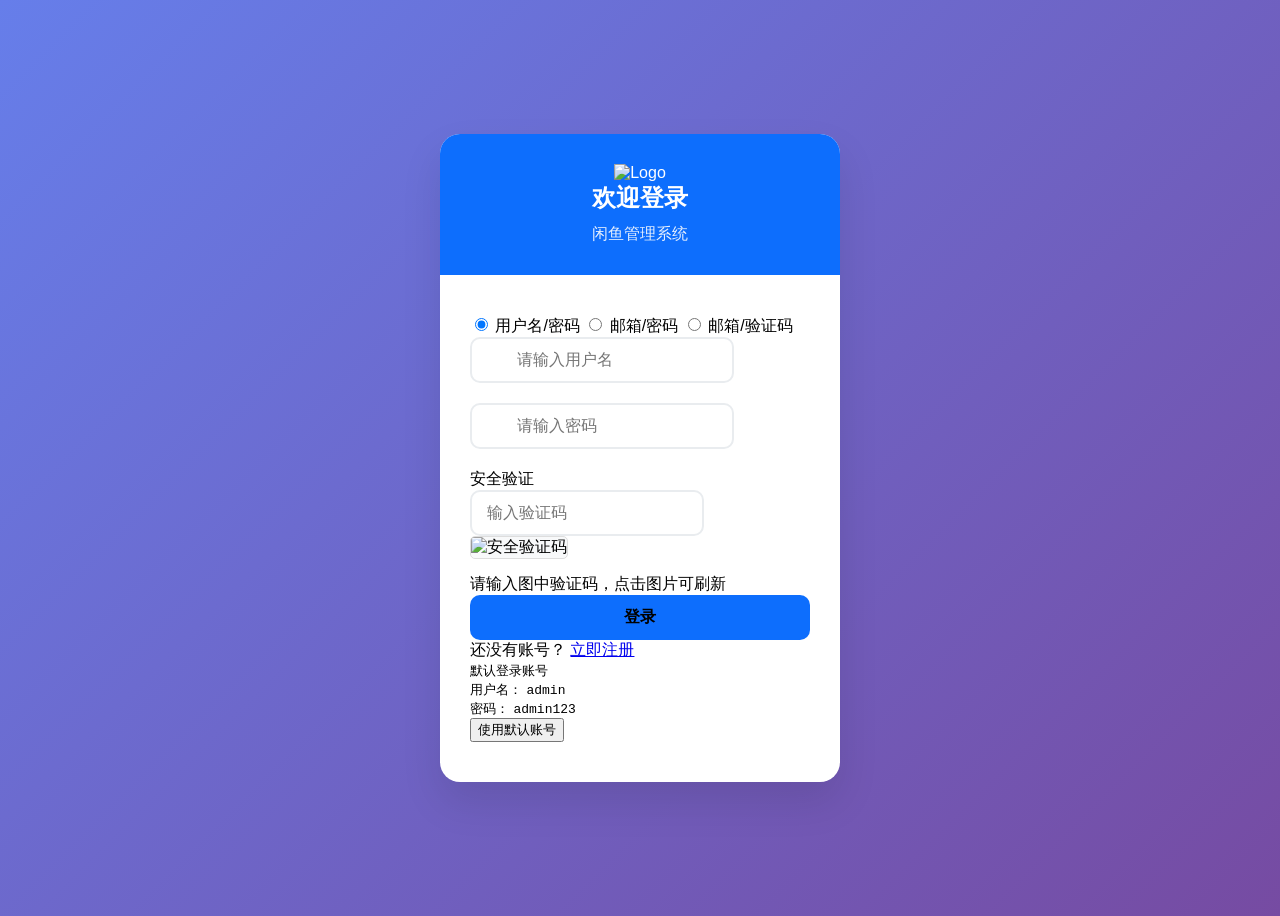
==== static/login.html @ 5cd126d2 "fix: 修复通知渠道与风控日志问题并统一闲鱼管理系统文案" ====
<!DOCTYPE html>
<html lang="zh-CN">
<head>
  <meta charset="UTF-8">
  <meta name="viewport" content="width=device-width, initial-scale=1.0">
  <title>登录 - 闲鱼管理系统</title>
  <link rel="icon" type="image/png" href="/static/favicon.png">
  <link rel="stylesheet" href="/static/lib/bootstrap/bootstrap.min.css">
  <link rel="stylesheet" href="/static/lib/bootstrap-icons/bootstrap-icons.css">
  <style>
    :root {
      --primary-color: #0d6efd;
      --secondary-color: #6c757d;
      --success-color: #198754;
      --danger-color: #dc3545;
    }
    
    body {
      font-family: 'Segoe UI', Tahoma, Geneva, Verdana, sans-serif;
      background: linear-gradient(135deg, #667eea 0%, #764ba2 100%);
      min-height: 100vh;
      display: flex;
      align-items: center;
      justify-content: center;
    }
    
    .login-container {
      background: white;
      border-radius: 20px;
      box-shadow: 0 20px 40px rgba(0,0,0,0.1);
      overflow: hidden;
      width: 100%;
      max-width: 400px;
    }
    
    .login-header {
      background: var(--primary-color);
      color: white;
      padding: 30px;
      text-align: center;
    }
    
    .login-header h2 {
      margin: 0;
      font-weight: 600;
    }
    
    .login-header p {
      margin: 10px 0 0 0;
      opacity: 0.9;
    }
    
    .login-body {
      padding: 40px 30px;
    }
    
    .form-control {
      border-radius: 10px;
      border: 2px solid #e9ecef;
      padding: 12px 15px;
      font-size: 16px;
      transition: all 0.3s ease;
    }
    
    .form-control:focus {
      border-color: var(--primary-color);
      box-shadow: 0 0 0 0.25rem rgba(13, 110, 253, 0.25);
    }
    
    .btn-login {
      background: var(--primary-color);
      border: none;
      border-radius: 10px;
      padding: 12px;
      font-size: 16px;
      font-weight: 600;
      width: 100%;
      transition: all 0.3s ease;
    }
    
    .btn-login:hover {
      background: #0b5ed7;
      transform: translateY(-2px);
    }
    
    .input-group {
      position: relative;
      margin-bottom: 20px;
    }
    
    .input-group i {
      position: absolute;
      left: 15px;
      top: 50%;
      transform: translateY(-50%);
      color: var(--secondary-color);
      z-index: 10;
    }
    
    .input-group .form-control {
      padding-left: 45px;
    }
    
    .alert {
      border-radius: 10px;
      border: none;
    }
    
    .loading {
      display: none;
    }
    
    .loading.show {
      display: inline-block;
    }
  </style>
</head>
<body>
  <div class="login-container">
    <div class="login-header">
      <img src="/static/favicon.png" alt="Logo" height="64" class="mb-3">
      <h2>欢迎登录</h2>
      <p>闲鱼管理系统</p>
    </div>
    
    <div class="login-body">
      <!-- 登录方式选择 -->
      <div class="login-tabs mb-4">
        <div class="btn-group w-100" role="group">
          <input type="radio" class="btn-check" name="loginType" id="usernameLogin" value="username" checked>
          <label class="btn btn-outline-primary" for="usernameLogin">用户名/密码</label>

          <input type="radio" class="btn-check" name="loginType" id="emailPasswordLogin" value="email-password">
          <label class="btn btn-outline-primary" for="emailPasswordLogin">邮箱/密码</label>

          <input type="radio" class="btn-check" name="loginType" id="emailCodeLogin" value="email-code">
          <label class="btn btn-outline-primary" for="emailCodeLogin">邮箱/验证码</label>
        </div>
      </div>

      <form id="loginForm">
        <!-- 用户名/密码登录 -->
        <div id="usernameLoginForm" class="login-form-section">
          <div class="input-group">
            <i class="bi bi-person-fill"></i>
            <input type="text" class="form-control" id="username" placeholder="请输入用户名">
          </div>

          <div class="input-group">
            <i class="bi bi-lock-fill"></i>
            <input type="password" class="form-control" id="password" placeholder="请输入密码">
          </div>
          
          <!-- 登录验证码 -->
          <div id="securityCaptchaSection" class="mb-3">
            <label class="form-label"><i class="bi bi-shield-check text-primary me-1"></i>安全验证</label>
            <div class="row g-2">
              <div class="col-7">
                <input type="text" class="form-control" id="securityCaptchaCode" placeholder="输入验证码" maxlength="4" autocomplete="off">
              </div>
              <div class="col-5">
                <div class="captcha-container" style="position: relative; height: 38px;">
                  <img id="securityCaptchaImage" src="" alt="安全验证码"
                       style="width: 100%; height: 100%; border: 1px solid #ddd; border-radius: 5px; cursor: pointer; object-fit: contain; background: #f8f9fa;"
                       onclick="refreshSecurityCaptcha()" title="点击刷新验证码">
                  <div id="securityCaptchaLoading" style="display: none; position: absolute; top: 50%; left: 50%; transform: translate(-50%, -50%);">
                    <div class="spinner-border spinner-border-sm text-primary" role="status"></div>
                  </div>
                </div>
              </div>
            </div>
            <div class="form-text text-muted">
              <i class="bi bi-info-circle me-1"></i>请输入图中验证码，点击图片可刷新
            </div>
          </div>
        </div>

        <!-- 邮箱/密码登录 -->
        <div id="emailPasswordLoginForm" class="login-form-section" style="display: none;">
          <div class="input-group">
            <i class="bi bi-envelope-fill"></i>
            <input type="email" class="form-control" id="emailForPassword" placeholder="请输入邮箱地址">
          </div>

          <div class="input-group">
            <i class="bi bi-lock-fill"></i>
            <input type="password" class="form-control" id="emailPassword" placeholder="请输入密码">
          </div>
          
          <!-- 登录验证码（邮箱密码登录用） -->
          <div id="emailSecurityCaptchaSection" class="mb-3">
            <label class="form-label"><i class="bi bi-shield-check text-primary me-1"></i>安全验证</label>
            <div class="row g-2">
              <div class="col-7">
                <input type="text" class="form-control" id="emailSecurityCaptchaCode" placeholder="输入验证码" maxlength="4" autocomplete="off">
              </div>
              <div class="col-5">
                <div class="captcha-container" style="position: relative; height: 38px;">
                  <img id="emailSecurityCaptchaImage" src="" alt="安全验证码"
                       style="width: 100%; height: 100%; border: 1px solid #ddd; border-radius: 5px; cursor: pointer; object-fit: contain; background: #f8f9fa;"
                       onclick="refreshEmailSecurityCaptcha()" title="点击刷新验证码">
                  <div id="emailSecurityCaptchaLoading" style="display: none; position: absolute; top: 50%; left: 50%; transform: translate(-50%, -50%);">
                    <div class="spinner-border spinner-border-sm text-primary" role="status"></div>
                  </div>
                </div>
              </div>
            </div>
            <div class="form-text text-muted">
              <i class="bi bi-info-circle me-1"></i>请输入图中验证码，点击图片可刷新
            </div>
          </div>
        </div>

        <!-- 邮箱/验证码登录 -->
        <div id="emailCodeLoginForm" class="login-form-section" style="display: none;">
          <div class="input-group">
            <i class="bi bi-envelope-fill"></i>
            <input type="email" class="form-control" id="emailForCode" placeholder="请输入邮箱地址">
          </div>

          <!-- 图形验证码 -->
          <div class="mb-3">
            <label class="form-label">图形验证码</label>
            <div class="row g-2">
              <div class="col-7">
                <input type="text" class="form-control" id="captchaCode" placeholder="输入4位验证码" maxlength="4">
              </div>
              <div class="col-5">
                <div class="captcha-container" style="position: relative;">
                  <img id="captchaImage" src="" alt="图形验证码"
                       style="width: 100%; height: 38px; border: 1px solid #ddd; border-radius: 5px; cursor: pointer;"
                       onclick="refreshCaptcha()">
                  <div id="captchaLoading" class="text-center" style="display: none; position: absolute; top: 50%; left: 50%; transform: translate(-50%, -50%);">
                    <div class="spinner-border spinner-border-sm" role="status"></div>
                  </div>
                </div>
              </div>
            </div>
            <div class="form-text">
              <span id="captchaStatus">请输入图形验证码，点击图片可刷新</span>
            </div>
          </div>

          <!-- 邮箱验证码 -->
          <div class="input-group">
            <input type="text" class="form-control" id="verificationCode" placeholder="输入6位验证码" maxlength="6">
            <button type="button" class="btn btn-outline-secondary" id="sendCodeBtn" onclick="sendVerificationCode()" disabled>
              发送验证码
            </button>
          </div>
          <div class="form-text mb-3">
            <span id="codeStatus">请先验证图形验证码</span>
          </div>
        </div>

        <div id="errorAlert" class="alert alert-danger d-none" role="alert">
          <i class="bi bi-exclamation-triangle-fill me-2"></i>
          <span id="errorMessage"></span>
        </div>

        <button type="submit" class="btn btn-primary btn-login">
          <span class="loading spinner-border spinner-border-sm me-2" role="status"></span>
          <span id="loginText">登录</span>
        </button>
      </form>

      <!-- 注册链接 -->
      <div id="registerSection" class="text-center mt-3">
        <span class="text-muted">还没有账号？</span>
        <a href="/register.html" class="text-decoration-none">
          <i class="bi bi-person-plus me-1"></i>立即注册
        </a>
      </div>

      <!-- 默认账号提示 -->
      <div id="defaultLoginInfo" class="mt-4 p-3 bg-light rounded-3">
        <div class="text-center">
          <small class="text-muted">
            <i class="bi bi-info-circle me-1"></i>
            默认登录账号
          </small>
        </div>
        <div class="mt-2">
          <div class="d-flex justify-content-between align-items-center mb-1">
            <small class="text-muted">用户名：</small>
            <code class="bg-white px-2 py-1 rounded">admin</code>
          </div>
          <div class="d-flex justify-content-between align-items-center">
            <small class="text-muted">密码：</small>
            <code class="bg-white px-2 py-1 rounded">admin123</code>
          </div>
        </div>
        <div class="text-center mt-2">
          <button type="button" class="btn btn-sm btn-outline-primary" onclick="fillDefaultCredentials()">
            <i class="bi bi-arrow-down-circle me-1"></i>
            使用默认账号
          </button>
        </div>
      </div>

    </div>
  </div>

  <script src="/static/lib/bootstrap/bootstrap.bundle.min.js"></script>
  <script>
    const loginForm = document.getElementById('loginForm');
    const errorAlert = document.getElementById('errorAlert');
    const errorMessage = document.getElementById('errorMessage');
    const loading = document.querySelector('.loading');
    const loginText = document.getElementById('loginText');

    // 安全验证码相关变量
    let securityCaptchaId = null;
    let emailSecurityCaptchaId = null;
    let securityCaptchaRequired = true;  // 默认需要验证码，会通过API检查
    let loginCaptchaEnabled = true;  // 登录验证码是否启用

    // 检查登录验证码是否启用
    async function checkLoginCaptchaEnabled() {
      try {
        const response = await fetch('/api/login-captcha-enabled');
        const result = await response.json();
        loginCaptchaEnabled = result.enabled;
        securityCaptchaRequired = result.enabled;

        // 根据设置显示或隐藏验证码区域
        const securityCaptchaSection = document.getElementById('securityCaptchaSection');
        const emailSecurityCaptchaSection = document.getElementById('emailSecurityCaptchaSection');

        if (!loginCaptchaEnabled) {
          if (securityCaptchaSection) securityCaptchaSection.style.display = 'none';
          if (emailSecurityCaptchaSection) emailSecurityCaptchaSection.style.display = 'none';
        } else {
          // 根据当前登录方式显示验证码
          const loginType = document.querySelector('input[name="loginType"]:checked')?.value;
          if (loginType === 'username' && securityCaptchaSection) {
            securityCaptchaSection.style.display = 'block';
          } else if (loginType === 'email-password' && emailSecurityCaptchaSection) {
            emailSecurityCaptchaSection.style.display = 'block';
          }
        }

        return loginCaptchaEnabled;
      } catch (error) {
        console.error('检查登录验证码状态失败:', error);
        return true; // 出错时默认需要验证码
      }
    }
    
    function showError(message) {
      errorMessage.textContent = message;
      errorAlert.classList.remove('d-none');
    }
    
    function hideError() {
      errorAlert.classList.add('d-none');
    }
    
    function setLoading(isLoading) {
      if (isLoading) {
        loading.classList.add('show');
        loginText.textContent = '登录中...';
        loginForm.querySelector('button').disabled = true;
      } else {
        loading.classList.remove('show');
        loginText.textContent = '登录';
        loginForm.querySelector('button').disabled = false;
      }
    }
    
    // 检查是否需要安全验证码
    async function checkSecurityCaptchaRequired() {
      try {
        const response = await fetch('/captcha/check-required');
        const result = await response.json();
        securityCaptchaRequired = result.required;
        
        if (result.required) {
          showSecurityCaptcha();
        }
        
        return result.required;
      } catch (error) {
        console.error('检查验证码状态失败:', error);
        return false;
      }
    }
    
    // 显示安全验证码
    function showSecurityCaptcha() {
      const loginType = document.querySelector('input[name="loginType"]:checked').value;
      
      if (loginType === 'username') {
        document.getElementById('securityCaptchaSection').style.display = 'block';
        loadSecurityCaptcha();
      } else if (loginType === 'email-password') {
        document.getElementById('emailSecurityCaptchaSection').style.display = 'block';
        loadEmailSecurityCaptcha();
      }
      
      securityCaptchaRequired = true;
    }
    
    // 加载安全验证码（用户名登录）
    async function loadSecurityCaptcha() {
      const captchaImage = document.getElementById('securityCaptchaImage');
      const captchaLoading = document.getElementById('securityCaptchaLoading');
      
      captchaLoading.style.display = 'block';
      captchaImage.style.opacity = '0.5';
      
      try {
        const response = await fetch('/captcha/generate');
        
        // 获取验证码ID
        securityCaptchaId = response.headers.get('X-Captcha-Id');
        
        // 获取图片
        const blob = await response.blob();
        const imageUrl = URL.createObjectURL(blob);
        captchaImage.src = imageUrl;
        
        // 清空输入框
        document.getElementById('securityCaptchaCode').value = '';
        
      } catch (error) {
        console.error('加载安全验证码失败:', error);
      } finally {
        captchaLoading.style.display = 'none';
        captchaImage.style.opacity = '1';
      }
    }
    
    // 刷新安全验证码
    function refreshSecurityCaptcha() {
      loadSecurityCaptcha();
    }
    
    // 加载安全验证码（邮箱密码登录）
    async function loadEmailSecurityCaptcha() {
      const captchaImage = document.getElementById('emailSecurityCaptchaImage');
      const captchaLoading = document.getElementById('emailSecurityCaptchaLoading');
      
      captchaLoading.style.display = 'block';
      captchaImage.style.opacity = '0.5';
      
      try {
        const response = await fetch('/captcha/generate');
        
        // 获取验证码ID
        emailSecurityCaptchaId = response.headers.get('X-Captcha-Id');
        
        // 获取图片
        const blob = await response.blob();
        const imageUrl = URL.createObjectURL(blob);
        captchaImage.src = imageUrl;
        
        // 清空输入框
        document.getElementById('emailSecurityCaptchaCode').value = '';
        
      } catch (error) {
        console.error('加载安全验证码失败:', error);
      } finally {
        captchaLoading.style.display = 'none';
        captchaImage.style.opacity = '1';
      }
    }
    
    // 刷新邮箱登录安全验证码
    function refreshEmailSecurityCaptcha() {
      loadEmailSecurityCaptcha();
    }

    // 填充默认登录凭据
    function fillDefaultCredentials() {
      document.getElementById('username').value = 'admin';
      document.getElementById('password').value = 'admin123';
      hideError();

      // 添加一个小动画效果
      const usernameInput = document.getElementById('username');
      const passwordInput = document.getElementById('password');

      usernameInput.style.backgroundColor = '#e3f2fd';
      passwordInput.style.backgroundColor = '#e3f2fd';

      setTimeout(() => {
        usernameInput.style.backgroundColor = '';
        passwordInput.style.backgroundColor = '';
      }, 1000);
    }
    
    loginForm.addEventListener('submit', async (e) => {
      e.preventDefault();
      hideError();
      setLoading(true);

      const loginType = document.querySelector('input[name="loginType"]:checked').value;
      let loginData = {};

      try {
        if (loginType === 'username') {
          const username = document.getElementById('username').value;
          const password = document.getElementById('password').value;

          if (!username || !password) {
            showError('请输入用户名和密码');
            return;
          }

          loginData = { username, password };

          // 只有在验证码启用时才验证
          if (loginCaptchaEnabled) {
            const captchaCode = document.getElementById('securityCaptchaCode').value.trim();
            if (!captchaCode) {
              showError('请输入验证码');
              return;
            }
            loginData.captcha_id = securityCaptchaId;
            loginData.captcha_code = captchaCode;
          }
          
        } else if (loginType === 'email-password') {
          const email = document.getElementById('emailForPassword').value;
          const password = document.getElementById('emailPassword').value;

          if (!email || !password) {
            showError('请输入邮箱和密码');
            return;
          }

          if (!validateEmail(email)) {
            showError('请输入有效的邮箱地址');
            return;
          }

          loginData = { email, password };

          // 只有在验证码启用时才验证
          if (loginCaptchaEnabled) {
            const emailCaptchaCode = document.getElementById('emailSecurityCaptchaCode').value.trim();
            if (!emailCaptchaCode) {
              showError('请输入验证码');
              return;
            }
            loginData.captcha_id = emailSecurityCaptchaId;
            loginData.captcha_code = emailCaptchaCode;
          }
          
        } else if (loginType === 'email-code') {
          const email = document.getElementById('emailForCode').value;
          const verificationCode = document.getElementById('verificationCode').value;

          if (!captchaVerified) {
            showError('请先验证图形验证码');
            return;
          }

          if (!email) {
            showError('请输入邮箱地址');
            return;
          }

          if (!validateEmail(email)) {
            showError('请输入有效的邮箱地址');
            return;
          }

          if (!verificationCode || verificationCode.length !== 6) {
            showError('请输入6位验证码');
            return;
          }

          loginData = { email, verification_code: verificationCode };
        }

        const response = await fetch('/login', {
          method: 'POST',
          headers: {
            'Content-Type': 'application/json',
          },
          body: JSON.stringify(loginData)
        });

        const result = await response.json();

        if (result.success) {
          // 保存token到localStorage
          localStorage.setItem('auth_token', result.token);

          // 保存用户信息到localStorage
          const userInfo = {
            user_id: result.user_id,
            username: result.username,
            is_admin: result.is_admin
          };
          localStorage.setItem('user_info', JSON.stringify(userInfo));

          // 检查是否有重定向URL
          const redirectUrl = localStorage.getItem('redirectAfterLogin');
          if (redirectUrl) {
            // 清除重定向URL
            localStorage.removeItem('redirectAfterLogin');
            // 跳转到原来的页面
            window.location.href = redirectUrl;
          } else {
            // 默认跳转到管理页面
            window.location.href = '/admin';
          }
        } else {
          showError(result.message);

          // 登录失败，刷新验证码（仅在验证码启用时）
          if (loginCaptchaEnabled) {
            if (loginType === 'username') {
              refreshSecurityCaptcha();
            } else if (loginType === 'email-password') {
              refreshEmailSecurityCaptcha();
            }
          }
        }
      } catch (error) {
        showError('登录失败，请检查网络连接');
      } finally {
        setLoading(false);
      }
    });
    
    // 检查是否已经登录
    const token = localStorage.getItem('auth_token');
    if (token) {
      // 验证token是否有效
      fetch('/verify', {
        headers: {
          'Authorization': `Bearer ${token}`
        }
      })
      .then(response => response.json())
      .then(result => {
        if (result.authenticated) {
          window.location.href = '/admin';
        }
      })
      .catch(() => {
        // token无效，清除
        localStorage.removeItem('auth_token');
      });
    }

    // 登录方式切换相关变量
    let captchaVerified = false;
    let countdownTimer = null;
    let countdownSeconds = 0;
    let sessionId = generateSessionId();

    // 生成会话ID
    function generateSessionId() {
      return 'session_' + Math.random().toString(36).substr(2, 9) + '_' + Date.now();
    }

    // 登录方式切换
    function switchLoginType() {
      const loginType = document.querySelector('input[name="loginType"]:checked').value;

      // 隐藏所有表单
      document.querySelectorAll('.login-form-section').forEach(section => {
        section.style.display = 'none';
      });

      // 显示对应表单并加载验证码（仅在验证码启用时）
      if (loginType === 'username') {
        document.getElementById('usernameLoginForm').style.display = 'block';
        // 根据验证码设置显示/隐藏验证码区域
        const securityCaptchaSection = document.getElementById('securityCaptchaSection');
        if (loginCaptchaEnabled) {
          securityCaptchaSection.style.display = 'block';
          loadSecurityCaptcha();
        } else {
          securityCaptchaSection.style.display = 'none';
        }
      } else if (loginType === 'email-password') {
        document.getElementById('emailPasswordLoginForm').style.display = 'block';
        // 根据验证码设置显示/隐藏验证码区域
        const emailSecurityCaptchaSection = document.getElementById('emailSecurityCaptchaSection');
        if (loginCaptchaEnabled) {
          emailSecurityCaptchaSection.style.display = 'block';
          loadEmailSecurityCaptcha();
        } else {
          emailSecurityCaptchaSection.style.display = 'none';
        }
      } else if (loginType === 'email-code') {
        document.getElementById('emailCodeLoginForm').style.display = 'block';
        // 每次切换到邮箱验证码登录时都加载验证码
        loadCaptcha();
      }

      hideError();
    }

    // 加载图形验证码
    async function loadCaptcha() {
      const captchaImage = document.getElementById('captchaImage');
      const captchaLoading = document.getElementById('captchaLoading');
      const captchaStatus = document.getElementById('captchaStatus');

      captchaLoading.style.display = 'block';
      captchaImage.style.display = 'none';

      try {
        const response = await fetch('/generate-captcha', {
          method: 'POST',
          headers: {
            'Content-Type': 'application/json'
          },
          body: JSON.stringify({ session_id: sessionId })
        });

        const result = await response.json();

        if (result.success) {
          captchaImage.src = result.captcha_image;
          captchaStatus.textContent = '请输入图形验证码，点击图片可刷新';
          captchaVerified = false;
          updateSendCodeButton();
        } else {
          captchaStatus.textContent = '图形验证码加载失败，请刷新页面重试';
        }
      } catch (error) {
        console.error('加载图形验证码失败:', error);
        captchaStatus.textContent = '图形验证码加载失败，请检查网络连接';
      } finally {
        captchaLoading.style.display = 'none';
        captchaImage.style.display = 'block';
      }
    }

    // 刷新图形验证码
    function refreshCaptcha() {
      loadCaptcha();
    }

    // 验证图形验证码
    async function verifyCaptcha() {
      const captchaCode = document.getElementById('captchaCode').value.trim();
      const captchaStatus = document.getElementById('captchaStatus');

      if (!captchaCode) {
        captchaStatus.textContent = '请输入图形验证码';
        captchaVerified = false;
        updateSendCodeButton();
        return;
      }

      try {
        const response = await fetch('/verify-captcha', {
          method: 'POST',
          headers: {
            'Content-Type': 'application/json'
          },
          body: JSON.stringify({
            session_id: sessionId,
            captcha_code: captchaCode
          })
        });

        const result = await response.json();

        if (result.success) {
          captchaStatus.innerHTML = '<span style="color: green;">✓ 图形验证码验证成功</span>';
          captchaVerified = true;
        } else {
          captchaStatus.innerHTML = '<span style="color: red;">✗ 图形验证码错误，请重新输入</span>';
          captchaVerified = false;
          refreshCaptcha(); // 自动刷新验证码
        }

        updateSendCodeButton();

      } catch (error) {
        console.error('验证图形验证码失败:', error);
        captchaStatus.innerHTML = '<span style="color: red;">验证失败，请检查网络连接</span>';
        captchaVerified = false;
        updateSendCodeButton();
      }
    }

    // 更新发送验证码按钮状态
    function updateSendCodeButton() {
      const sendCodeBtn = document.getElementById('sendCodeBtn');
      const email = document.getElementById('emailForCode').value.trim();
      const codeStatus = document.getElementById('codeStatus');

      if (captchaVerified && email && validateEmail(email)) {
        sendCodeBtn.disabled = false;
        codeStatus.textContent = '图形验证码已验证，可以发送邮箱验证码';
      } else {
        sendCodeBtn.disabled = true;
        if (!captchaVerified) {
          codeStatus.textContent = '请先验证图形验证码';
        } else if (!email) {
          codeStatus.textContent = '请先输入邮箱地址';
        } else if (!validateEmail(email)) {
          codeStatus.textContent = '请输入有效的邮箱地址';
        }
      }
    }

    // 邮箱格式验证
    function validateEmail(email) {
      const emailRegex = /^[^\s@]+@[^\s@]+\.[^\s@]+$/;
      return emailRegex.test(email);
    }

    // 开始倒计时
    function startCountdown() {
      countdownSeconds = 60;
      const sendCodeBtn = document.getElementById('sendCodeBtn');
      const codeStatus = document.getElementById('codeStatus');

      sendCodeBtn.disabled = true;

      countdownTimer = setInterval(() => {
        countdownSeconds--;
        sendCodeBtn.textContent = `重新发送 (${countdownSeconds}s)`;
        codeStatus.innerHTML = `<span class="countdown">验证码已发送，${countdownSeconds}秒后可重新发送</span>`;

        if (countdownSeconds <= 0) {
          clearInterval(countdownTimer);
          sendCodeBtn.disabled = false;
          sendCodeBtn.textContent = '发送验证码';
          codeStatus.textContent = '可以重新发送验证码';
        }
      }, 1000);
    }

    // 发送邮箱验证码
    async function sendVerificationCode() {
      const email = document.getElementById('emailForCode').value.trim();

      if (!captchaVerified) {
        showError('请先验证图形验证码');
        return;
      }

      if (!email) {
        showError('请先输入邮箱地址');
        return;
      }

      if (!validateEmail(email)) {
        showError('请输入有效的邮箱地址');
        return;
      }

      try {
        const response = await fetch('/send-verification-code', {
          method: 'POST',
          headers: {
            'Content-Type': 'application/json'
          },
          body: JSON.stringify({
            email: email,
            type: 'login',
            session_id: sessionId
          })
        });

        const result = await response.json();

        if (result.success) {
          startCountdown();
        } else {
          showError(result.message);
        }
      } catch (error) {
        console.error('发送验证码失败:', error);
        showError('发送验证码失败，请检查网络连接');
      }
    }

    // 检查注册状态
    async function checkRegistrationStatus() {
      try {
        const response = await fetch('/registration-status');
        if (response.ok) {
          const data = await response.json();
          const registerSection = document.getElementById('registerSection');
          if (registerSection) {
            registerSection.style.display = data.enabled ? 'block' : 'none';
          }
        }
      } catch (error) {
        console.error('检查注册状态失败:', error);
        // 出错时默认显示注册链接
      }
    }

    // 检查默认登录信息显示状态
    async function checkLoginInfoStatus() {
      try {
        const response = await fetch('/login-info-status');
        const result = await response.json();

        const defaultLoginInfo = document.getElementById('defaultLoginInfo');
        if (result.enabled) {
          defaultLoginInfo.style.display = 'block';
        } else {
          defaultLoginInfo.style.display = 'none';
        }
      } catch (error) {
        console.error('检查登录信息显示状态失败:', error);
        // 出错时默认显示
        document.getElementById('defaultLoginInfo').style.display = 'block';
      }
    }

    // 事件监听器
    document.addEventListener('DOMContentLoaded', async function() {
      // 检查注册状态
      checkRegistrationStatus();

      // 检查默认登录信息显示状态
      checkLoginInfoStatus();

      // 检查登录验证码是否启用
      await checkLoginCaptchaEnabled();

      // 如果验证码启用，加载登录验证码（用户名登录是默认选中的）
      if (loginCaptchaEnabled) {
        loadSecurityCaptcha();
      }

      // 登录方式切换
      document.querySelectorAll('input[name="loginType"]').forEach(radio => {
        radio.addEventListener('change', switchLoginType);
      });

      // 图形验证码输入框事件（邮箱验证码登录用）
      const captchaCodeInput = document.getElementById('captchaCode');
      if (captchaCodeInput) {
        captchaCodeInput.addEventListener('input', function() {
          if (this.value.length === 4) {
            verifyCaptcha();
          } else {
            captchaVerified = false;
            updateSendCodeButton();
            document.getElementById('captchaStatus').textContent = '请输入4位图形验证码';
          }
        });
      }

      // 邮箱输入框事件
      const emailForCodeInput = document.getElementById('emailForCode');
      if (emailForCodeInput) {
        emailForCodeInput.addEventListener('input', updateSendCodeButton);
      }
    });
  </script>
</body>
</html>
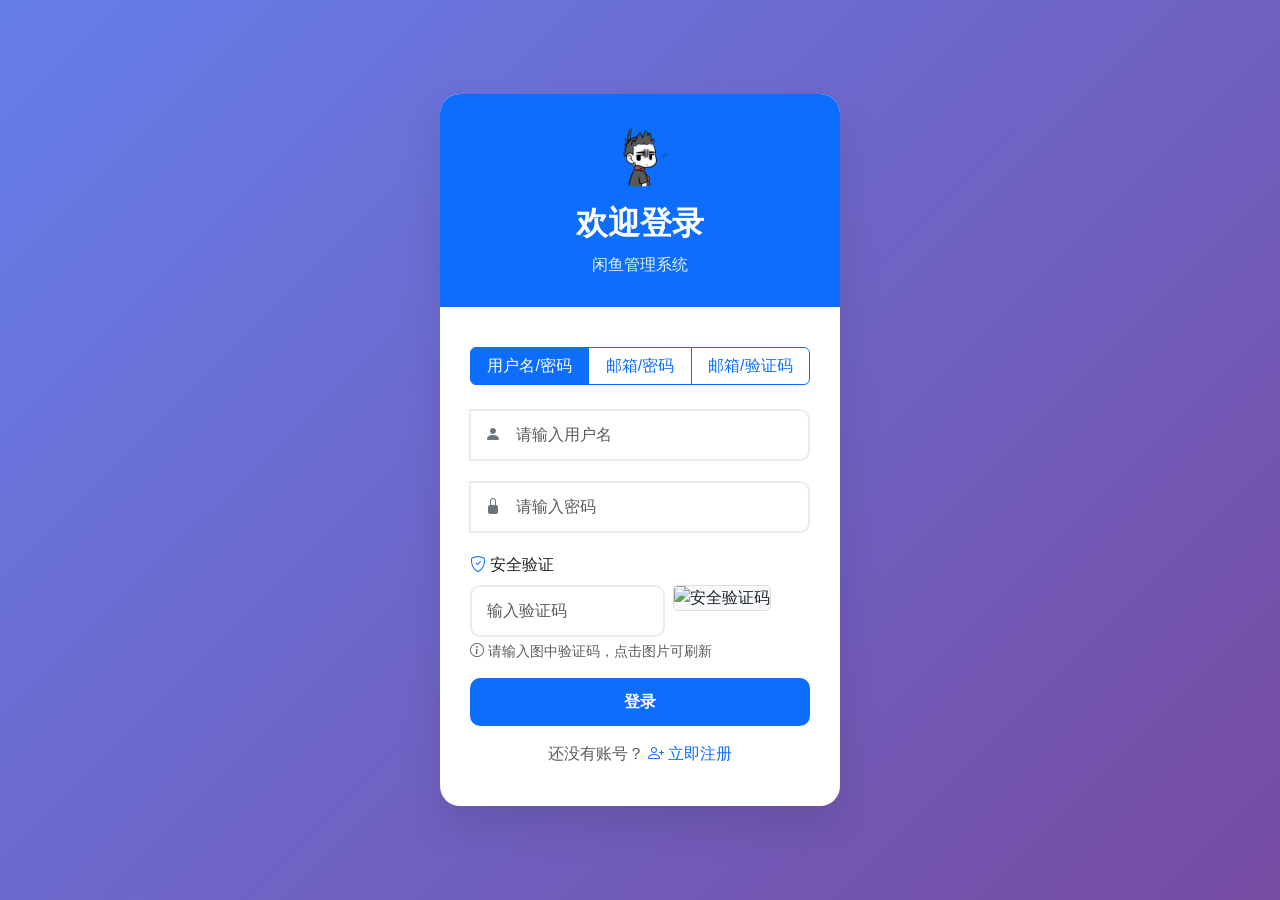
==== commit e6998201: "Harden admin security and monitoring" ====
--- a/static/login.html
+++ b/static/login.html
@@ -272,32 +272,6 @@
         </a>
       </div>
 
-      <!-- 默认账号提示 -->
-      <div id="defaultLoginInfo" class="mt-4 p-3 bg-light rounded-3">
-        <div class="text-center">
-          <small class="text-muted">
-            <i class="bi bi-info-circle me-1"></i>
-            默认登录账号
-          </small>
-        </div>
-        <div class="mt-2">
-          <div class="d-flex justify-content-between align-items-center mb-1">
-            <small class="text-muted">用户名：</small>
-            <code class="bg-white px-2 py-1 rounded">admin</code>
-          </div>
-          <div class="d-flex justify-content-between align-items-center">
-            <small class="text-muted">密码：</small>
-            <code class="bg-white px-2 py-1 rounded">admin123</code>
-          </div>
-        </div>
-        <div class="text-center mt-2">
-          <button type="button" class="btn btn-sm btn-outline-primary" onclick="fillDefaultCredentials()">
-            <i class="bi bi-arrow-down-circle me-1"></i>
-            使用默认账号
-          </button>
-        </div>
-      </div>
-
     </div>
   </div>
 
@@ -471,25 +445,6 @@
       loadEmailSecurityCaptcha();
     }
 
-    // 填充默认登录凭据
-    function fillDefaultCredentials() {
-      document.getElementById('username').value = 'admin';
-      document.getElementById('password').value = 'admin123';
-      hideError();
-
-      // 添加一个小动画效果
-      const usernameInput = document.getElementById('username');
-      const passwordInput = document.getElementById('password');
-
-      usernameInput.style.backgroundColor = '#e3f2fd';
-      passwordInput.style.backgroundColor = '#e3f2fd';
-
-      setTimeout(() => {
-        usernameInput.style.backgroundColor = '';
-        passwordInput.style.backgroundColor = '';
-      }, 1000);
-    }
-    
     loginForm.addEventListener('submit', async (e) => {
       e.preventDefault();
       hideError();
@@ -903,15 +858,15 @@
         const result = await response.json();
 
         const defaultLoginInfo = document.getElementById('defaultLoginInfo');
-        if (result.enabled) {
-          defaultLoginInfo.style.display = 'block';
-        } else {
-          defaultLoginInfo.style.display = 'none';
+        if (defaultLoginInfo) {
+          defaultLoginInfo.style.display = result.enabled ? 'block' : 'none';
         }
       } catch (error) {
         console.error('检查登录信息显示状态失败:', error);
-        // 出错时默认显示
-        document.getElementById('defaultLoginInfo').style.display = 'block';
+        const defaultLoginInfo = document.getElementById('defaultLoginInfo');
+        if (defaultLoginInfo) {
+          defaultLoginInfo.style.display = 'none';
+        }
       }
     }
 
